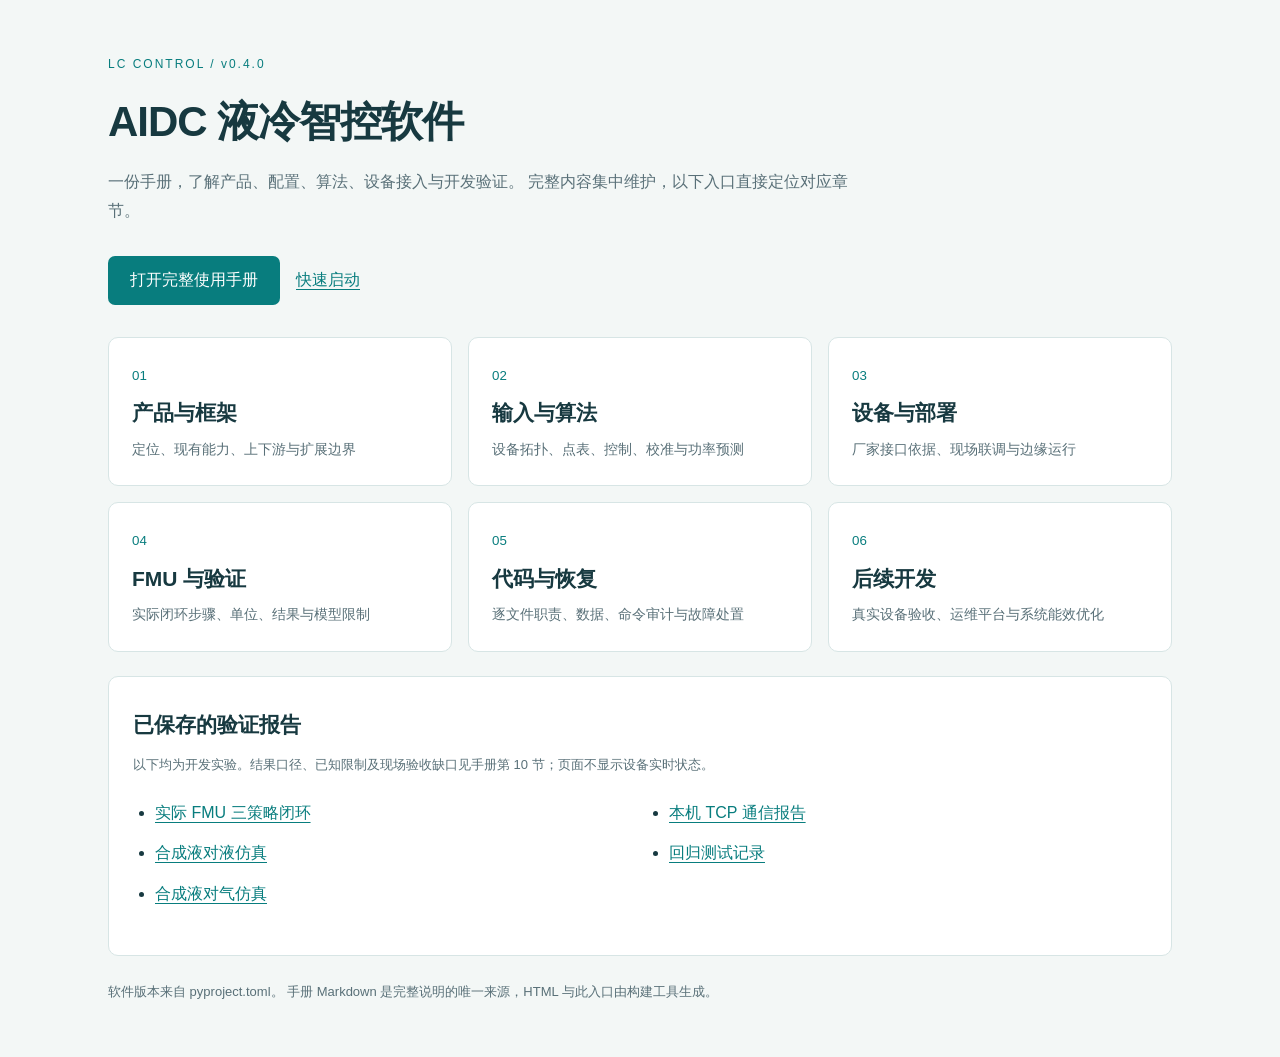
==== lc-control/index.html @ a5719ffd "Initial commit: AIDC liquid cooling product and validation" ====
<!doctype html><html lang="zh-CN"><head><meta charset="utf-8">
<meta name="viewport" content="width=device-width,initial-scale=1">
<title>LC Control · 产品与使用入口</title><style>
:root{color-scheme:light;--ink:#173940;--muted:#597078;--teal:#087d7e;--line:#d7e5e5}
*{box-sizing:border-box}body{margin:0;background:#f3f7f6;color:var(--ink);
font:16px/1.8 -apple-system,BlinkMacSystemFont,"PingFang SC",sans-serif}
main{max-width:1120px;margin:auto;padding:54px 28px}header{margin-bottom:32px}
.brand{color:var(--teal);font-size:12px;letter-spacing:2px}h1{font-size:42px;
line-height:1.35;letter-spacing:-1px;margin:18px 0}header p{max-width:770px;color:var(--muted)}
a{color:var(--teal);text-underline-offset:4px}.primary{display:inline-block;background:var(--teal);
color:white;padding:10px 22px;border-radius:7px;text-decoration:none;margin:14px 16px 0 0}
.grid{display:grid;grid-template-columns:repeat(3,1fr);gap:16px}.card{display:block;
background:white;border:1px solid var(--line);border-radius:10px;padding:23px;text-decoration:none;
color:var(--ink)}.card:hover{border-color:var(--teal);background:#fcfffe}.card small{color:var(--teal)}
h2{font-size:21px;line-height:1.5;margin:8px 0}.card p{font-size:14px;color:var(--muted);margin:8px 0 0}
section{background:white;border:1px solid var(--line);padding:24px;border-radius:10px;margin-top:24px}
section p,footer{font-size:13px;color:var(--muted)}ul{padding-left:22px;columns:2;column-gap:36px}
li{padding:6px 0;break-inside:avoid}footer{margin-top:24px}a:focus-visible{outline:3px solid #c8993c;
outline-offset:4px}@media(max-width:800px){.grid{grid-template-columns:repeat(2,1fr)}
main{padding:32px 20px}h1{font-size:34px}}@media(max-width:520px){.grid{grid-template-columns:1fr}
ul{columns:1}.card{padding:18px}h1{font-size:30px}}
</style></head><body><main><header><div class="brand">LC CONTROL / v0.4.0</div>
<h1>AIDC 液冷智控软件</h1><p>一份手册，了解产品、配置、算法、设备接入与开发验证。
完整内容集中维护，以下入口直接定位对应章节。</p>
<a class="primary" href="docs/%E8%BE%B9%E7%BC%98%E6%B6%B2%E5%86%B7%E6%99%BA%E6%8E%A7%E4%BA%A7%E5%93%81%E5%AE%A1%E6%9F%A5%E4%B8%8E%E4%BD%BF%E7%94%A8%E6%89%8B%E5%86%8C.html">打开完整使用手册</a><a href="README.md">快速启动</a>
</header><div class="grid"><a class="card" href="docs/%E8%BE%B9%E7%BC%98%E6%B6%B2%E5%86%B7%E6%99%BA%E6%8E%A7%E4%BA%A7%E5%93%81%E5%AE%A1%E6%9F%A5%E4%B8%8E%E4%BD%BF%E7%94%A8%E6%89%8B%E5%86%8C.html#section-2"><small>01</small><h2>产品与框架</h2><p>定位、现有能力、上下游与扩展边界</p></a><a class="card" href="docs/%E8%BE%B9%E7%BC%98%E6%B6%B2%E5%86%B7%E6%99%BA%E6%8E%A7%E4%BA%A7%E5%93%81%E5%AE%A1%E6%9F%A5%E4%B8%8E%E4%BD%BF%E7%94%A8%E6%89%8B%E5%86%8C.html#section-3"><small>02</small><h2>输入与算法</h2><p>设备拓扑、点表、控制、校准与功率预测</p></a><a class="card" href="docs/%E8%BE%B9%E7%BC%98%E6%B6%B2%E5%86%B7%E6%99%BA%E6%8E%A7%E4%BA%A7%E5%93%81%E5%AE%A1%E6%9F%A5%E4%B8%8E%E4%BD%BF%E7%94%A8%E6%89%8B%E5%86%8C.html#section-7"><small>03</small><h2>设备与部署</h2><p>厂家接口依据、现场联调与边缘运行</p></a><a class="card" href="docs/%E8%BE%B9%E7%BC%98%E6%B6%B2%E5%86%B7%E6%99%BA%E6%8E%A7%E4%BA%A7%E5%93%81%E5%AE%A1%E6%9F%A5%E4%B8%8E%E4%BD%BF%E7%94%A8%E6%89%8B%E5%86%8C.html#section-9"><small>04</small><h2>FMU 与验证</h2><p>实际闭环步骤、单位、结果与模型限制</p></a><a class="card" href="docs/%E8%BE%B9%E7%BC%98%E6%B6%B2%E5%86%B7%E6%99%BA%E6%8E%A7%E4%BA%A7%E5%93%81%E5%AE%A1%E6%9F%A5%E4%B8%8E%E4%BD%BF%E7%94%A8%E6%89%8B%E5%86%8C.html#section-11"><small>05</small><h2>代码与恢复</h2><p>逐文件职责、数据、命令审计与故障处置</p></a><a class="card" href="docs/%E8%BE%B9%E7%BC%98%E6%B6%B2%E5%86%B7%E6%99%BA%E6%8E%A7%E4%BA%A7%E5%93%81%E5%AE%A1%E6%9F%A5%E4%B8%8E%E4%BD%BF%E7%94%A8%E6%89%8B%E5%86%8C.html#section-13"><small>06</small><h2>后续开发</h2><p>真实设备验收、运维平台与系统能效优化</p></a></div><section><h2>已保存的验证报告</h2>
<p>以下均为开发实验。结果口径、已知限制及现场验收缺口见手册第 10 节；页面不显示设备实时状态。</p>
<ul><li><a href="outputs/sustain-fmu-closed-loop-v2/index.html">实际 FMU 三策略闭环</a></li><li><a href="outputs/no-hardware-l2l-20260914/report.html">合成液对液仿真</a></li><li><a href="outputs/no-hardware-l2a-20260914/report.html">合成液对气仿真</a></li><li><a href="outputs/wire-demo/report.html">本机 TCP 通信报告</a></li><li><a href="outputs/test-results-fmu.txt">回归测试记录</a></li></ul></section><footer>软件版本来自 pyproject.toml。
手册 Markdown 是完整说明的唯一来源，HTML 与此入口由构建工具生成。</footer></main></body></html>
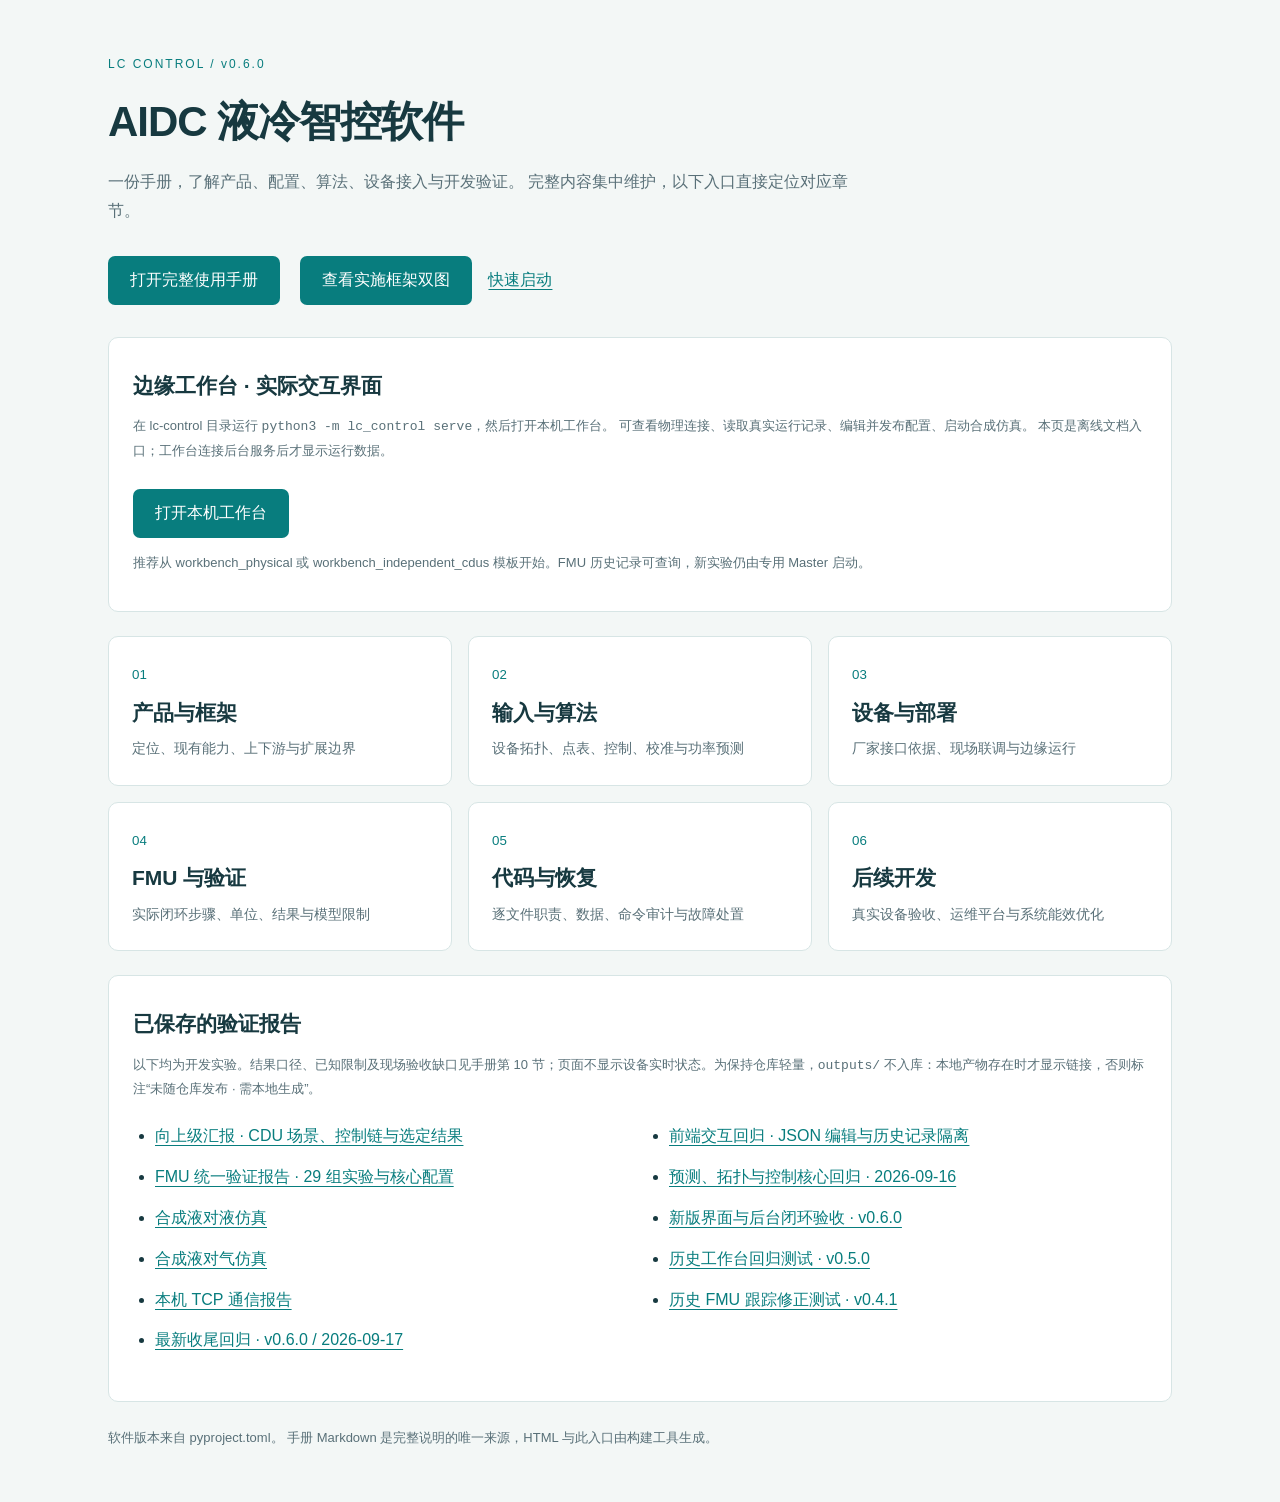
==== commit 5931c6d5: "v0.6.0: edge workbench, forecast feedforward, and physical topology - Add loopback HTTP workbench: c" ====
--- a/lc-control/index.html
+++ b/lc-control/index.html
@@ -15,15 +15,22 @@
 h2{font-size:21px;line-height:1.5;margin:8px 0}.card p{font-size:14px;color:var(--muted);margin:8px 0 0}
 section{background:white;border:1px solid var(--line);padding:24px;border-radius:10px;margin-top:24px}
 section p,footer{font-size:13px;color:var(--muted)}ul{padding-left:22px;columns:2;column-gap:36px}
-li{padding:6px 0;break-inside:avoid}footer{margin-top:24px}a:focus-visible{outline:3px solid #c8993c;
+li{padding:6px 0;break-inside:avoid}.missing{color:var(--muted)}li small{display:block;color:#8a9ea4;font-size:12px}footer{margin-top:24px}a:focus-visible{outline:3px solid #c8993c;
 outline-offset:4px}@media(max-width:800px){.grid{grid-template-columns:repeat(2,1fr)}
 main{padding:32px 20px}h1{font-size:34px}}@media(max-width:520px){.grid{grid-template-columns:1fr}
 ul{columns:1}.card{padding:18px}h1{font-size:30px}}
-</style></head><body><main><header><div class="brand">LC CONTROL / v0.4.0</div>
+</style></head><body><main><header><div class="brand">LC CONTROL / v0.6.0</div>
 <h1>AIDC 液冷智控软件</h1><p>一份手册，了解产品、配置、算法、设备接入与开发验证。
 完整内容集中维护，以下入口直接定位对应章节。</p>
-<a class="primary" href="docs/%E8%BE%B9%E7%BC%98%E6%B6%B2%E5%86%B7%E6%99%BA%E6%8E%A7%E4%BA%A7%E5%93%81%E5%AE%A1%E6%9F%A5%E4%B8%8E%E4%BD%BF%E7%94%A8%E6%89%8B%E5%86%8C.html">打开完整使用手册</a><a href="README.md">快速启动</a>
-</header><div class="grid"><a class="card" href="docs/%E8%BE%B9%E7%BC%98%E6%B6%B2%E5%86%B7%E6%99%BA%E6%8E%A7%E4%BA%A7%E5%93%81%E5%AE%A1%E6%9F%A5%E4%B8%8E%E4%BD%BF%E7%94%A8%E6%89%8B%E5%86%8C.html#section-2"><small>01</small><h2>产品与框架</h2><p>定位、现有能力、上下游与扩展边界</p></a><a class="card" href="docs/%E8%BE%B9%E7%BC%98%E6%B6%B2%E5%86%B7%E6%99%BA%E6%8E%A7%E4%BA%A7%E5%93%81%E5%AE%A1%E6%9F%A5%E4%B8%8E%E4%BD%BF%E7%94%A8%E6%89%8B%E5%86%8C.html#section-3"><small>02</small><h2>输入与算法</h2><p>设备拓扑、点表、控制、校准与功率预测</p></a><a class="card" href="docs/%E8%BE%B9%E7%BC%98%E6%B6%B2%E5%86%B7%E6%99%BA%E6%8E%A7%E4%BA%A7%E5%93%81%E5%AE%A1%E6%9F%A5%E4%B8%8E%E4%BD%BF%E7%94%A8%E6%89%8B%E5%86%8C.html#section-7"><small>03</small><h2>设备与部署</h2><p>厂家接口依据、现场联调与边缘运行</p></a><a class="card" href="docs/%E8%BE%B9%E7%BC%98%E6%B6%B2%E5%86%B7%E6%99%BA%E6%8E%A7%E4%BA%A7%E5%93%81%E5%AE%A1%E6%9F%A5%E4%B8%8E%E4%BD%BF%E7%94%A8%E6%89%8B%E5%86%8C.html#section-9"><small>04</small><h2>FMU 与验证</h2><p>实际闭环步骤、单位、结果与模型限制</p></a><a class="card" href="docs/%E8%BE%B9%E7%BC%98%E6%B6%B2%E5%86%B7%E6%99%BA%E6%8E%A7%E4%BA%A7%E5%93%81%E5%AE%A1%E6%9F%A5%E4%B8%8E%E4%BD%BF%E7%94%A8%E6%89%8B%E5%86%8C.html#section-11"><small>05</small><h2>代码与恢复</h2><p>逐文件职责、数据、命令审计与故障处置</p></a><a class="card" href="docs/%E8%BE%B9%E7%BC%98%E6%B6%B2%E5%86%B7%E6%99%BA%E6%8E%A7%E4%BA%A7%E5%93%81%E5%AE%A1%E6%9F%A5%E4%B8%8E%E4%BD%BF%E7%94%A8%E6%89%8B%E5%86%8C.html#section-13"><small>06</small><h2>后续开发</h2><p>真实设备验收、运维平台与系统能效优化</p></a></div><section><h2>已保存的验证报告</h2>
-<p>以下均为开发实验。结果口径、已知限制及现场验收缺口见手册第 10 节；页面不显示设备实时状态。</p>
-<ul><li><a href="outputs/sustain-fmu-closed-loop-v2/index.html">实际 FMU 三策略闭环</a></li><li><a href="outputs/no-hardware-l2l-20260914/report.html">合成液对液仿真</a></li><li><a href="outputs/no-hardware-l2a-20260914/report.html">合成液对气仿真</a></li><li><a href="outputs/wire-demo/report.html">本机 TCP 通信报告</a></li><li><a href="outputs/test-results-fmu.txt">回归测试记录</a></li></ul></section><footer>软件版本来自 pyproject.toml。
+<a class="primary" href="docs/%E8%BE%B9%E7%BC%98%E6%B6%B2%E5%86%B7%E6%99%BA%E6%8E%A7%E4%BA%A7%E5%93%81%E5%AE%A1%E6%9F%A5%E4%B8%8E%E4%BD%BF%E7%94%A8%E6%89%8B%E5%86%8C.html">打开完整使用手册</a>
+<a class="primary" href="docs/实施框架与通信链路.html">查看实施框架双图</a><a href="README.md">快速启动</a>
+</header><section style="margin-bottom:24px"><h2>边缘工作台 · 实际交互界面</h2>
+<p>在 lc-control 目录运行 <code>python3 -m lc_control serve</code>，然后打开本机工作台。
+可查看物理连接、读取真实运行记录、编辑并发布配置、启动合成仿真。
+本页是离线文档入口；工作台连接后台服务后才显示运行数据。</p>
+<a class="primary" href="http://127.0.0.1:8765">打开本机工作台</a>
+<p>推荐从 workbench_physical 或 workbench_independent_cdus 模板开始。FMU 历史记录可查询，新实验仍由专用 Master 启动。</p>
+</section><div class="grid"><a class="card" href="docs/%E8%BE%B9%E7%BC%98%E6%B6%B2%E5%86%B7%E6%99%BA%E6%8E%A7%E4%BA%A7%E5%93%81%E5%AE%A1%E6%9F%A5%E4%B8%8E%E4%BD%BF%E7%94%A8%E6%89%8B%E5%86%8C.html#section-2"><small>01</small><h2>产品与框架</h2><p>定位、现有能力、上下游与扩展边界</p></a><a class="card" href="docs/%E8%BE%B9%E7%BC%98%E6%B6%B2%E5%86%B7%E6%99%BA%E6%8E%A7%E4%BA%A7%E5%93%81%E5%AE%A1%E6%9F%A5%E4%B8%8E%E4%BD%BF%E7%94%A8%E6%89%8B%E5%86%8C.html#section-3"><small>02</small><h2>输入与算法</h2><p>设备拓扑、点表、控制、校准与功率预测</p></a><a class="card" href="docs/%E8%BE%B9%E7%BC%98%E6%B6%B2%E5%86%B7%E6%99%BA%E6%8E%A7%E4%BA%A7%E5%93%81%E5%AE%A1%E6%9F%A5%E4%B8%8E%E4%BD%BF%E7%94%A8%E6%89%8B%E5%86%8C.html#section-7"><small>03</small><h2>设备与部署</h2><p>厂家接口依据、现场联调与边缘运行</p></a><a class="card" href="docs/%E8%BE%B9%E7%BC%98%E6%B6%B2%E5%86%B7%E6%99%BA%E6%8E%A7%E4%BA%A7%E5%93%81%E5%AE%A1%E6%9F%A5%E4%B8%8E%E4%BD%BF%E7%94%A8%E6%89%8B%E5%86%8C.html#section-9"><small>04</small><h2>FMU 与验证</h2><p>实际闭环步骤、单位、结果与模型限制</p></a><a class="card" href="docs/%E8%BE%B9%E7%BC%98%E6%B6%B2%E5%86%B7%E6%99%BA%E6%8E%A7%E4%BA%A7%E5%93%81%E5%AE%A1%E6%9F%A5%E4%B8%8E%E4%BD%BF%E7%94%A8%E6%89%8B%E5%86%8C.html#section-11"><small>05</small><h2>代码与恢复</h2><p>逐文件职责、数据、命令审计与故障处置</p></a><a class="card" href="docs/%E8%BE%B9%E7%BC%98%E6%B6%B2%E5%86%B7%E6%99%BA%E6%8E%A7%E4%BA%A7%E5%93%81%E5%AE%A1%E6%9F%A5%E4%B8%8E%E4%BD%BF%E7%94%A8%E6%89%8B%E5%86%8C.html#section-13"><small>06</small><h2>后续开发</h2><p>真实设备验收、运维平台与系统能效优化</p></a></div><section><h2>已保存的验证报告</h2>
+<p>以下均为开发实验。结果口径、已知限制及现场验收缺口见手册第 10 节；页面不显示设备实时状态。为保持仓库轻量，<code>outputs/</code> 不入库：本地产物存在时才显示链接，否则标注“未随仓库发布 · 需本地生成”。</p>
+<ul><li><a href="outputs/cdu-briefing-20260916/index.html">向上级汇报 · CDU 场景、控制链与选定结果</a></li><li><a href="outputs/fmu-validation-20260915/index.html">FMU 统一验证报告 · 29 组实验与核心配置</a></li><li><a href="outputs/no-hardware-l2l-20260914/report.html">合成液对液仿真</a></li><li><a href="outputs/no-hardware-l2a-20260914/report.html">合成液对气仿真</a></li><li><a href="outputs/wire-demo/report.html">本机 TCP 通信报告</a></li><li><a href="outputs/test-results-release-closure-20260917.txt">最新收尾回归 · v0.6.0 / 2026-09-17</a></li><li><a href="outputs/test-results-frontend-closure-20260917.txt">前端交互回归 · JSON 编辑与历史记录隔离</a></li><li><a href="outputs/test-results-console-v060-20260916.txt">预测、拓扑与控制核心回归 · 2026-09-16</a></li><li><a href="outputs/console-v060-acceptance-20260916/verification.json">新版界面与后台闭环验收 · v0.6.0</a></li><li><a href="outputs/test-results-workbench-20260916.txt">历史工作台回归测试 · v0.5.0</a></li><li><a href="outputs/test-results-tracking-correction.txt">历史 FMU 跟踪修正测试 · v0.4.1</a></li></ul></section><footer>软件版本来自 pyproject.toml。
 手册 Markdown 是完整说明的唯一来源，HTML 与此入口由构建工具生成。</footer></main></body></html>
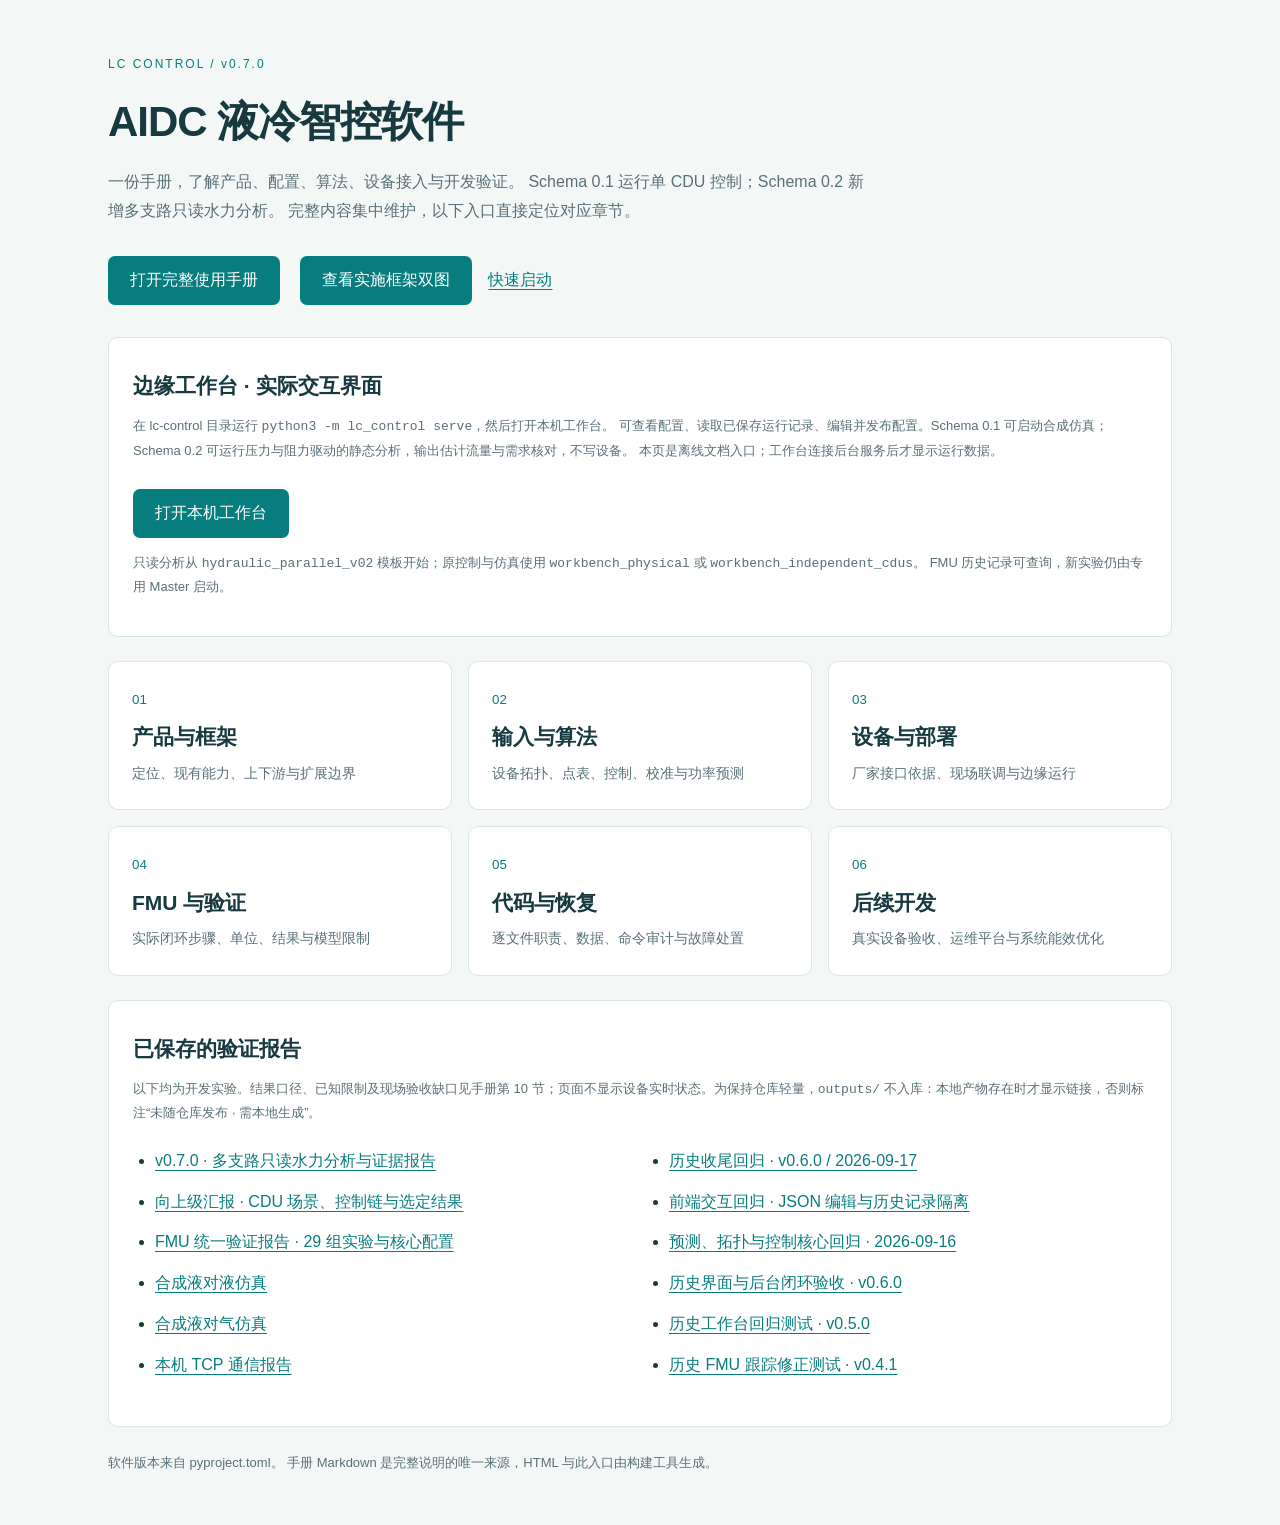
==== commit a40336e7: "v0.7.0: offline hydraulic analysis with v0.2 analysis schema - Add pressure-driven quasi-steady hydr" ====
--- a/lc-control/index.html
+++ b/lc-control/index.html
@@ -19,18 +19,22 @@
 outline-offset:4px}@media(max-width:800px){.grid{grid-template-columns:repeat(2,1fr)}
 main{padding:32px 20px}h1{font-size:34px}}@media(max-width:520px){.grid{grid-template-columns:1fr}
 ul{columns:1}.card{padding:18px}h1{font-size:30px}}
-</style></head><body><main><header><div class="brand">LC CONTROL / v0.6.0</div>
+</style></head><body><main><header><div class="brand">LC CONTROL / v0.7.0</div>
 <h1>AIDC 液冷智控软件</h1><p>一份手册，了解产品、配置、算法、设备接入与开发验证。
+Schema 0.1 运行单 CDU 控制；Schema 0.2 新增多支路只读水力分析。
 完整内容集中维护，以下入口直接定位对应章节。</p>
 <a class="primary" href="docs/%E8%BE%B9%E7%BC%98%E6%B6%B2%E5%86%B7%E6%99%BA%E6%8E%A7%E4%BA%A7%E5%93%81%E5%AE%A1%E6%9F%A5%E4%B8%8E%E4%BD%BF%E7%94%A8%E6%89%8B%E5%86%8C.html">打开完整使用手册</a>
 <a class="primary" href="docs/实施框架与通信链路.html">查看实施框架双图</a><a href="README.md">快速启动</a>
 </header><section style="margin-bottom:24px"><h2>边缘工作台 · 实际交互界面</h2>
 <p>在 lc-control 目录运行 <code>python3 -m lc_control serve</code>，然后打开本机工作台。
-可查看物理连接、读取真实运行记录、编辑并发布配置、启动合成仿真。
+可查看配置、读取已保存运行记录、编辑并发布配置。Schema 0.1 可启动合成仿真；
+Schema 0.2 可运行压力与阻力驱动的静态分析，输出估计流量与需求核对，不写设备。
 本页是离线文档入口；工作台连接后台服务后才显示运行数据。</p>
 <a class="primary" href="http://127.0.0.1:8765">打开本机工作台</a>
-<p>推荐从 workbench_physical 或 workbench_independent_cdus 模板开始。FMU 历史记录可查询，新实验仍由专用 Master 启动。</p>
+<p>只读分析从 <code>hydraulic_parallel_v02</code> 模板开始；原控制与仿真使用
+<code>workbench_physical</code> 或 <code>workbench_independent_cdus</code>。
+FMU 历史记录可查询，新实验仍由专用 Master 启动。</p>
 </section><div class="grid"><a class="card" href="docs/%E8%BE%B9%E7%BC%98%E6%B6%B2%E5%86%B7%E6%99%BA%E6%8E%A7%E4%BA%A7%E5%93%81%E5%AE%A1%E6%9F%A5%E4%B8%8E%E4%BD%BF%E7%94%A8%E6%89%8B%E5%86%8C.html#section-2"><small>01</small><h2>产品与框架</h2><p>定位、现有能力、上下游与扩展边界</p></a><a class="card" href="docs/%E8%BE%B9%E7%BC%98%E6%B6%B2%E5%86%B7%E6%99%BA%E6%8E%A7%E4%BA%A7%E5%93%81%E5%AE%A1%E6%9F%A5%E4%B8%8E%E4%BD%BF%E7%94%A8%E6%89%8B%E5%86%8C.html#section-3"><small>02</small><h2>输入与算法</h2><p>设备拓扑、点表、控制、校准与功率预测</p></a><a class="card" href="docs/%E8%BE%B9%E7%BC%98%E6%B6%B2%E5%86%B7%E6%99%BA%E6%8E%A7%E4%BA%A7%E5%93%81%E5%AE%A1%E6%9F%A5%E4%B8%8E%E4%BD%BF%E7%94%A8%E6%89%8B%E5%86%8C.html#section-7"><small>03</small><h2>设备与部署</h2><p>厂家接口依据、现场联调与边缘运行</p></a><a class="card" href="docs/%E8%BE%B9%E7%BC%98%E6%B6%B2%E5%86%B7%E6%99%BA%E6%8E%A7%E4%BA%A7%E5%93%81%E5%AE%A1%E6%9F%A5%E4%B8%8E%E4%BD%BF%E7%94%A8%E6%89%8B%E5%86%8C.html#section-9"><small>04</small><h2>FMU 与验证</h2><p>实际闭环步骤、单位、结果与模型限制</p></a><a class="card" href="docs/%E8%BE%B9%E7%BC%98%E6%B6%B2%E5%86%B7%E6%99%BA%E6%8E%A7%E4%BA%A7%E5%93%81%E5%AE%A1%E6%9F%A5%E4%B8%8E%E4%BD%BF%E7%94%A8%E6%89%8B%E5%86%8C.html#section-11"><small>05</small><h2>代码与恢复</h2><p>逐文件职责、数据、命令审计与故障处置</p></a><a class="card" href="docs/%E8%BE%B9%E7%BC%98%E6%B6%B2%E5%86%B7%E6%99%BA%E6%8E%A7%E4%BA%A7%E5%93%81%E5%AE%A1%E6%9F%A5%E4%B8%8E%E4%BD%BF%E7%94%A8%E6%89%8B%E5%86%8C.html#section-13"><small>06</small><h2>后续开发</h2><p>真实设备验收、运维平台与系统能效优化</p></a></div><section><h2>已保存的验证报告</h2>
 <p>以下均为开发实验。结果口径、已知限制及现场验收缺口见手册第 10 节；页面不显示设备实时状态。为保持仓库轻量，<code>outputs/</code> 不入库：本地产物存在时才显示链接，否则标注“未随仓库发布 · 需本地生成”。</p>
-<ul><li><a href="outputs/cdu-briefing-20260916/index.html">向上级汇报 · CDU 场景、控制链与选定结果</a></li><li><a href="outputs/fmu-validation-20260915/index.html">FMU 统一验证报告 · 29 组实验与核心配置</a></li><li><a href="outputs/no-hardware-l2l-20260914/report.html">合成液对液仿真</a></li><li><a href="outputs/no-hardware-l2a-20260914/report.html">合成液对气仿真</a></li><li><a href="outputs/wire-demo/report.html">本机 TCP 通信报告</a></li><li><a href="outputs/test-results-release-closure-20260917.txt">最新收尾回归 · v0.6.0 / 2026-09-17</a></li><li><a href="outputs/test-results-frontend-closure-20260917.txt">前端交互回归 · JSON 编辑与历史记录隔离</a></li><li><a href="outputs/test-results-console-v060-20260916.txt">预测、拓扑与控制核心回归 · 2026-09-16</a></li><li><a href="outputs/console-v060-acceptance-20260916/verification.json">新版界面与后台闭环验收 · v0.6.0</a></li><li><a href="outputs/test-results-workbench-20260916.txt">历史工作台回归测试 · v0.5.0</a></li><li><a href="outputs/test-results-tracking-correction.txt">历史 FMU 跟踪修正测试 · v0.4.1</a></li></ul></section><footer>软件版本来自 pyproject.toml。
+<ul><li><a href="outputs/hydraulic-analysis/index.html">v0.7.0 · 多支路只读水力分析与证据报告</a></li><li><a href="outputs/cdu-briefing-20260916/index.html">向上级汇报 · CDU 场景、控制链与选定结果</a></li><li><a href="outputs/fmu-validation-20260915/index.html">FMU 统一验证报告 · 29 组实验与核心配置</a></li><li><a href="outputs/no-hardware-l2l-20260914/report.html">合成液对液仿真</a></li><li><a href="outputs/no-hardware-l2a-20260914/report.html">合成液对气仿真</a></li><li><a href="outputs/wire-demo/report.html">本机 TCP 通信报告</a></li><li><a href="outputs/test-results-release-closure-20260917.txt">历史收尾回归 · v0.6.0 / 2026-09-17</a></li><li><a href="outputs/test-results-frontend-closure-20260917.txt">前端交互回归 · JSON 编辑与历史记录隔离</a></li><li><a href="outputs/test-results-console-v060-20260916.txt">预测、拓扑与控制核心回归 · 2026-09-16</a></li><li><a href="outputs/console-v060-acceptance-20260916/verification.json">历史界面与后台闭环验收 · v0.6.0</a></li><li><a href="outputs/test-results-workbench-20260916.txt">历史工作台回归测试 · v0.5.0</a></li><li><a href="outputs/test-results-tracking-correction.txt">历史 FMU 跟踪修正测试 · v0.4.1</a></li></ul></section><footer>软件版本来自 pyproject.toml。
 手册 Markdown 是完整说明的唯一来源，HTML 与此入口由构建工具生成。</footer></main></body></html>
